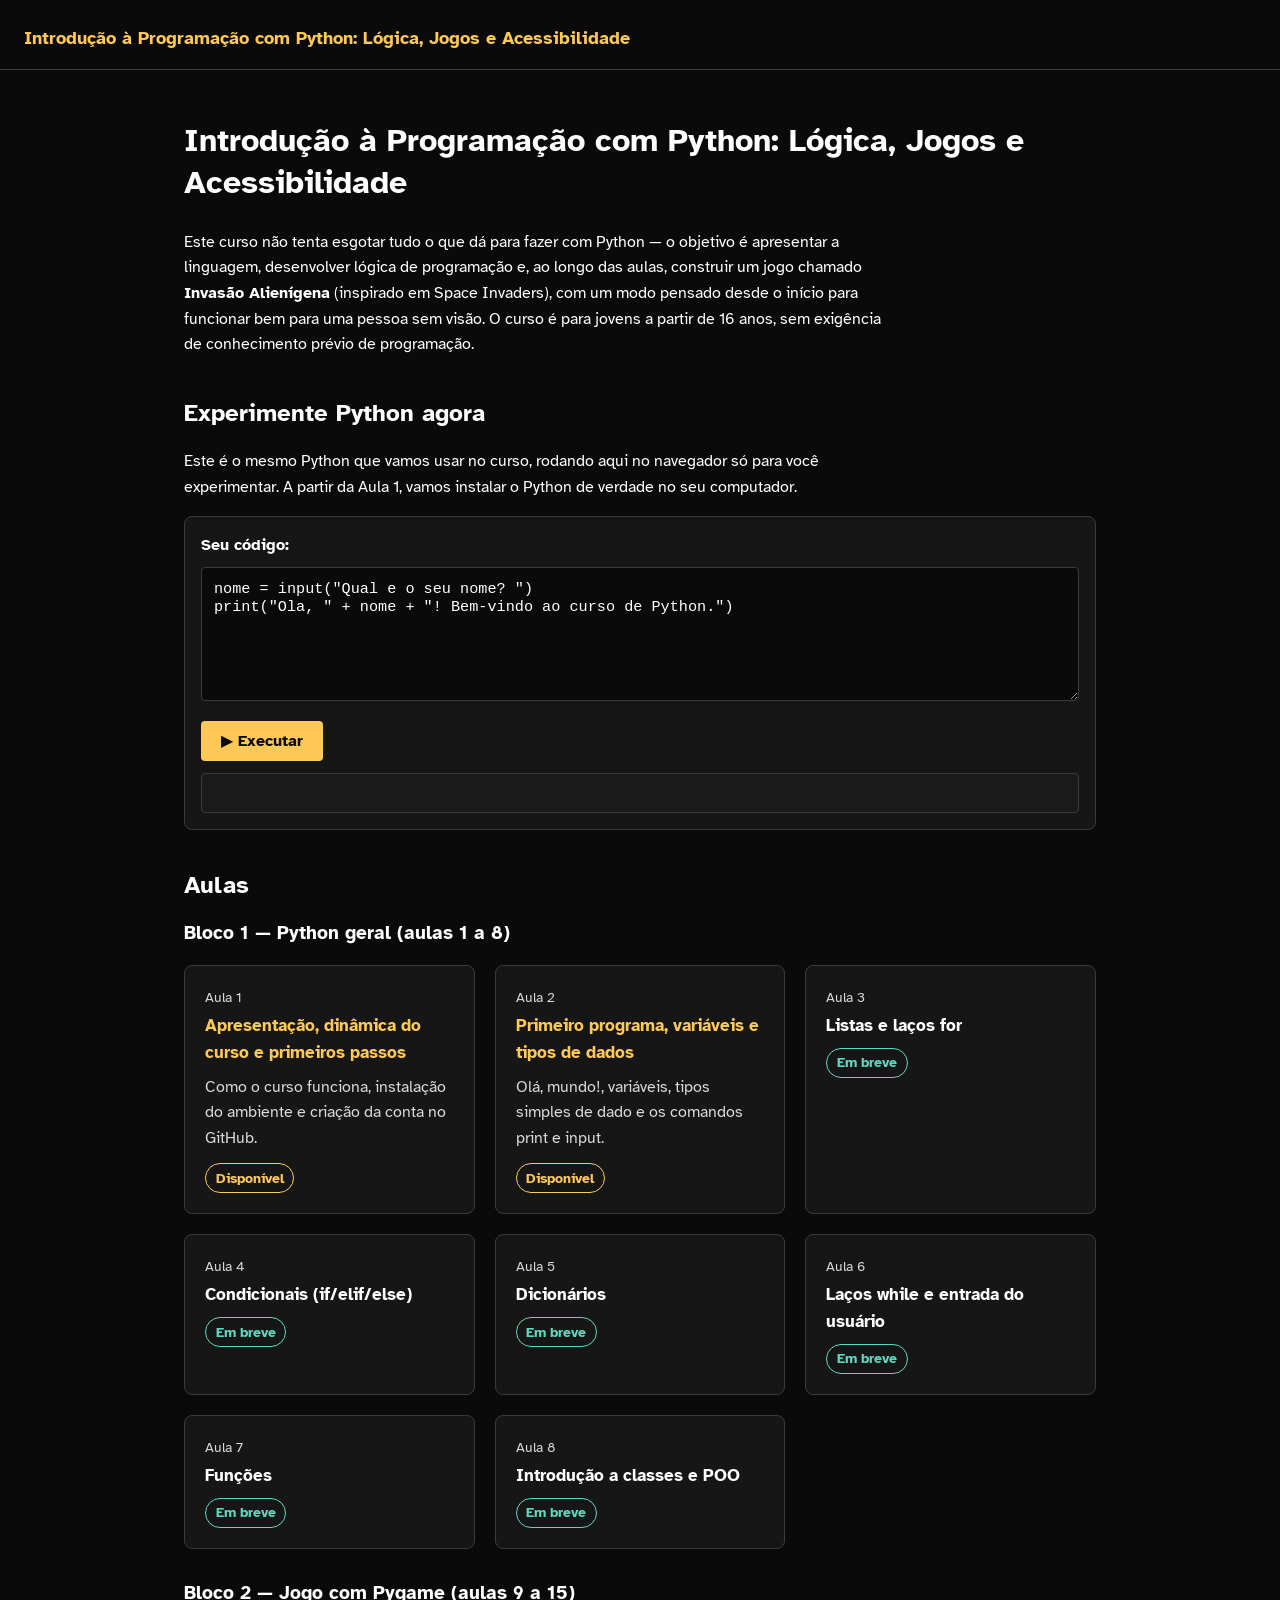
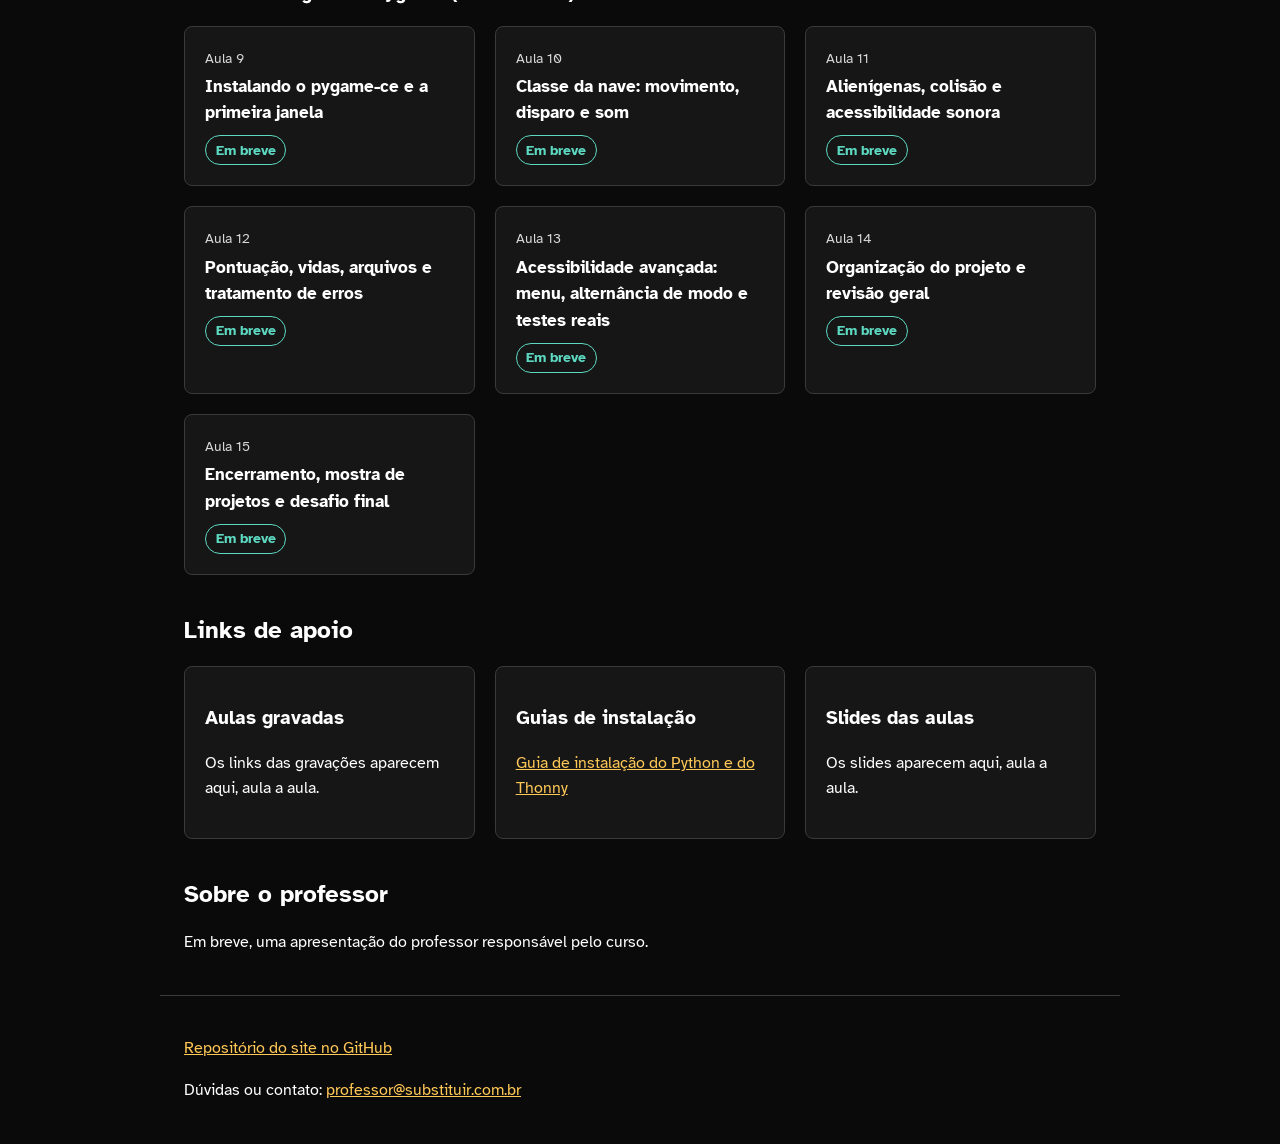
==== index.html @ 5b47bce7 "Cria home, Aula 1, Aula 2 com editor Python e guia de instalacao Adiciona a pagina inicial (abertura" ====
<!DOCTYPE html>
<html lang="pt-br">
<head>
  <meta charset="UTF-8" />
  <meta name="viewport" content="width=device-width, initial-scale=1.0" />
  <title>Introdução à Programação com Python: Lógica, Jogos e Acessibilidade</title>
  <link rel="preconnect" href="https://fonts.googleapis.com" />
  <link rel="preconnect" href="https://fonts.gstatic.com" crossorigin />
  <link
    href="https://fonts.googleapis.com/css2?family=Atkinson+Hyperlegible&display=swap"
    rel="stylesheet"
  />
  <link rel="stylesheet" href="estilos/estilo-principal.css" />
</head>
<body>
  <a class="link-pular-conteudo" href="#conteudo-principal">Pular para o conteúdo</a>

  <header class="cabecalho-do-site">
    <a class="cabecalho-do-site__nome-do-curso" href="index.html">
      Introdução à Programação com Python: Lógica, Jogos e Acessibilidade
    </a>
  </header>

  <main id="conteudo-principal">
    <section aria-labelledby="titulo-abertura">
      <h1 id="titulo-abertura">
        Introdução à Programação com Python: Lógica, Jogos e Acessibilidade
      </h1>
      <p>
        Este curso não tenta esgotar tudo o que dá para fazer com Python — o
        objetivo é apresentar a linguagem, desenvolver lógica de
        programação e, ao longo das aulas, construir um jogo chamado
        <strong>Invasão Alienígena</strong> (inspirado em Space Invaders),
        com um modo pensado desde o início para funcionar bem para uma
        pessoa sem visão. O curso é para jovens a partir de 16 anos, sem
        exigência de conhecimento prévio de programação.
      </p>
    </section>

    <section aria-labelledby="titulo-experimente">
      <h2 id="titulo-experimente">Experimente Python agora</h2>
      <p>
        Este é o mesmo Python que vamos usar no curso, rodando aqui no
        navegador só para você experimentar. A partir da Aula 1, vamos
        instalar o Python de verdade no seu computador.
      </p>

      <div class="editor-python" data-editor-python>
        <label for="codigo-experimente">Seu código:</label>
        <textarea id="codigo-experimente" class="editor-python__codigo" rows="6">nome = input("Qual e o seu nome? ")
print("Ola, " + nome + "! Bem-vindo ao curso de Python.")</textarea>
        <button type="button" class="editor-python__executar">▶ Executar</button>
        <div class="editor-python__saida" aria-live="polite"></div>
      </div>
    </section>

    <section aria-labelledby="titulo-grade-de-aulas">
      <h2 id="titulo-grade-de-aulas">Aulas</h2>

      <section aria-labelledby="titulo-bloco-1">
        <h3 id="titulo-bloco-1">Bloco 1 — Python geral (aulas 1 a 8)</h3>
        <ul class="grade-de-aulas">
          <li class="cartao-aula">
            <a class="cartao-aula__link" href="aulas/aula-01-apresentacao/index.html">
              <span class="cartao-aula__numero">Aula 1</span>
              <p class="cartao-aula__titulo">
                Apresentação, dinâmica do curso e primeiros passos
              </p>
              <p class="cartao-aula__resumo">
                Como o curso funciona, instalação do ambiente e criação da
                conta no GitHub.
              </p>
              <span class="etiqueta-status etiqueta-status--disponivel">Disponível</span>
            </a>
          </li>
          <li class="cartao-aula">
            <a class="cartao-aula__link" href="aulas/aula-02-primeiro-programa/index.html">
              <span class="cartao-aula__numero">Aula 2</span>
              <p class="cartao-aula__titulo">
                Primeiro programa, variáveis e tipos de dados
              </p>
              <p class="cartao-aula__resumo">
                Olá, mundo!, variáveis, tipos simples de dado e os comandos
                print e input.
              </p>
              <span class="etiqueta-status etiqueta-status--disponivel">Disponível</span>
            </a>
          </li>
          <li class="cartao-aula">
            <span class="cartao-aula__numero">Aula 3</span>
            <p class="cartao-aula__titulo">Listas e laços for</p>
            <span class="etiqueta-status etiqueta-status--em-breve">Em breve</span>
          </li>
          <li class="cartao-aula">
            <span class="cartao-aula__numero">Aula 4</span>
            <p class="cartao-aula__titulo">Condicionais (if/elif/else)</p>
            <span class="etiqueta-status etiqueta-status--em-breve">Em breve</span>
          </li>
          <li class="cartao-aula">
            <span class="cartao-aula__numero">Aula 5</span>
            <p class="cartao-aula__titulo">Dicionários</p>
            <span class="etiqueta-status etiqueta-status--em-breve">Em breve</span>
          </li>
          <li class="cartao-aula">
            <span class="cartao-aula__numero">Aula 6</span>
            <p class="cartao-aula__titulo">Laços while e entrada do usuário</p>
            <span class="etiqueta-status etiqueta-status--em-breve">Em breve</span>
          </li>
          <li class="cartao-aula">
            <span class="cartao-aula__numero">Aula 7</span>
            <p class="cartao-aula__titulo">Funções</p>
            <span class="etiqueta-status etiqueta-status--em-breve">Em breve</span>
          </li>
          <li class="cartao-aula">
            <span class="cartao-aula__numero">Aula 8</span>
            <p class="cartao-aula__titulo">Introdução a classes e POO</p>
            <span class="etiqueta-status etiqueta-status--em-breve">Em breve</span>
          </li>
        </ul>
      </section>

      <section aria-labelledby="titulo-bloco-2">
        <h3 id="titulo-bloco-2">Bloco 2 — Jogo com Pygame (aulas 9 a 15)</h3>
        <ul class="grade-de-aulas">
          <li class="cartao-aula">
            <span class="cartao-aula__numero">Aula 9</span>
            <p class="cartao-aula__titulo">
              Instalando o pygame-ce e a primeira janela
            </p>
            <span class="etiqueta-status etiqueta-status--em-breve">Em breve</span>
          </li>
          <li class="cartao-aula">
            <span class="cartao-aula__numero">Aula 10</span>
            <p class="cartao-aula__titulo">
              Classe da nave: movimento, disparo e som
            </p>
            <span class="etiqueta-status etiqueta-status--em-breve">Em breve</span>
          </li>
          <li class="cartao-aula">
            <span class="cartao-aula__numero">Aula 11</span>
            <p class="cartao-aula__titulo">
              Alienígenas, colisão e acessibilidade sonora
            </p>
            <span class="etiqueta-status etiqueta-status--em-breve">Em breve</span>
          </li>
          <li class="cartao-aula">
            <span class="cartao-aula__numero">Aula 12</span>
            <p class="cartao-aula__titulo">
              Pontuação, vidas, arquivos e tratamento de erros
            </p>
            <span class="etiqueta-status etiqueta-status--em-breve">Em breve</span>
          </li>
          <li class="cartao-aula">
            <span class="cartao-aula__numero">Aula 13</span>
            <p class="cartao-aula__titulo">
              Acessibilidade avançada: menu, alternância de modo e testes
              reais
            </p>
            <span class="etiqueta-status etiqueta-status--em-breve">Em breve</span>
          </li>
          <li class="cartao-aula">
            <span class="cartao-aula__numero">Aula 14</span>
            <p class="cartao-aula__titulo">
              Organização do projeto e revisão geral
            </p>
            <span class="etiqueta-status etiqueta-status--em-breve">Em breve</span>
          </li>
          <li class="cartao-aula">
            <span class="cartao-aula__numero">Aula 15</span>
            <p class="cartao-aula__titulo">
              Encerramento, mostra de projetos e desafio final
            </p>
            <span class="etiqueta-status etiqueta-status--em-breve">Em breve</span>
          </li>
        </ul>
      </section>
    </section>

    <section aria-labelledby="titulo-links-de-apoio">
      <h2 id="titulo-links-de-apoio">Links de apoio</h2>
      <div class="links-de-apoio">
        <div class="links-de-apoio__bloco">
          <h3>Aulas gravadas</h3>
          <p>Os links das gravações aparecem aqui, aula a aula.</p>
        </div>
        <div class="links-de-apoio__bloco">
          <h3>Guias de instalação</h3>
          <p>
            <a href="recursos/guia-instalacao.html">Guia de instalação do Python e do Thonny</a>
          </p>
        </div>
        <div class="links-de-apoio__bloco">
          <h3>Slides das aulas</h3>
          <p>Os slides aparecem aqui, aula a aula.</p>
        </div>
      </div>
    </section>

    <section aria-labelledby="titulo-sobre-professor">
      <h2 id="titulo-sobre-professor">Sobre o professor</h2>
      <!-- TODO: professor, escreva aqui sua apresentação -->
      <p>
        Em breve, uma apresentação do professor responsável pelo curso.
      </p>
    </section>
  </main>

  <footer class="rodape-do-site">
    <p>
      <a href="https://github.com/GaburaDigital/curso-python-jogos-acessibilidade">
        Repositório do site no GitHub
      </a>
    </p>
    <p>
      Dúvidas ou contato:
      <a href="mailto:professor@substituir.com.br">professor@substituir.com.br</a>
    </p>
  </footer>

  <script src="scripts/endereco-professor.js" defer></script>
  <script src="scripts/editor-python.js" defer></script>
</body>
</html>
---- estilos/estilo-principal.css ----
/* ---------------------------------------------------------------------
   Estilo principal do site de apoio do curso "Introducao a Programacao
   com Python: Logica, Jogos e Acessibilidade".
   Fundo escuro, alto contraste, tipografia Atkinson Hyperlegible.
--------------------------------------------------------------------- */

:root {
  --cor-fundo: #0a0a0a;
  --cor-fundo-elevado: #161616;
  --cor-fundo-terminal: #1a1a1a;
  --cor-texto: #ffffff;
  --cor-texto-esmaecido: #d9d9d9;
  --cor-destaque: #ffc857;
  --cor-destaque-texto: #0a0a0a;
  --cor-status-em-breve: #5dd9c1;
  --cor-borda: #3a3a3a;
  --fonte-principal: "Atkinson Hyperlegible", system-ui, sans-serif;
  --fonte-monoespacada: "Courier New", Consolas, Menlo, monospace;
}

* {
  box-sizing: border-box;
}

html {
  font-size: 100%;
}

body {
  margin: 0;
  background-color: var(--cor-fundo);
  color: var(--cor-texto);
  font-family: var(--fonte-principal);
  font-size: 1rem;
  line-height: 1.6;
}

main,
header,
footer,
section {
  display: block;
}

h1,
h2,
h3 {
  line-height: 1.3;
}

h1 {
  font-size: 2rem;
}

h2 {
  font-size: 1.5rem;
  margin-top: 2.5rem;
}

h3 {
  font-size: 1.2rem;
}

p {
  max-width: 70ch;
}

a {
  color: var(--cor-destaque);
}

a:hover {
  text-decoration: none;
}

img {
  max-width: 100%;
}

/* -----------------------------------------------------------------
   Foco de teclado sempre visivel
----------------------------------------------------------------- */

a:focus-visible,
button:focus-visible,
textarea:focus-visible,
input:focus-visible,
[tabindex]:focus-visible {
  outline: 3px solid var(--cor-destaque);
  outline-offset: 2px;
}

/* -----------------------------------------------------------------
   Link "Pular para o conteudo"
----------------------------------------------------------------- */

.link-pular-conteudo {
  position: absolute;
  left: 0.5rem;
  top: -3.5rem;
  z-index: 100;
  padding: 0.75rem 1.25rem;
  background-color: var(--cor-destaque);
  color: var(--cor-destaque-texto);
  font-weight: bold;
  border-radius: 0.25rem;
  transition: top 0.2s ease-in-out;
}

.link-pular-conteudo:focus {
  top: 0.5rem;
}

@media (prefers-reduced-motion: reduce) {
  .link-pular-conteudo {
    transition: none;
  }
}

/* -----------------------------------------------------------------
   Cabecalho e navegacao
----------------------------------------------------------------- */

.cabecalho-do-site {
  padding: 1.5rem 1.5rem 1rem;
  border-bottom: 1px solid var(--cor-borda);
}

.cabecalho-do-site__nome-do-curso {
  font-size: 1.1rem;
  font-weight: bold;
  text-decoration: none;
}

.navegacao-principal {
  margin-top: 0.5rem;
}

.navegacao-principal a {
  margin-right: 1rem;
}

/* -----------------------------------------------------------------
   Layout geral de conteudo
----------------------------------------------------------------- */

main {
  padding: 1.5rem;
  max-width: 60rem;
  margin: 0 auto;
}

.rodape-do-site {
  padding: 1.5rem;
  border-top: 1px solid var(--cor-borda);
  max-width: 60rem;
  margin: 0 auto;
}

.rodape-do-site p {
  max-width: none;
}

/* -----------------------------------------------------------------
   Secao "Experimente Python agora" / editor Python
----------------------------------------------------------------- */

.editor-python {
  border: 1px solid var(--cor-borda);
  border-radius: 0.5rem;
  padding: 1rem;
  margin: 1rem 0 1.5rem;
  background-color: var(--cor-fundo-elevado);
  max-width: 100%;
}

.editor-python label {
  display: block;
  font-weight: bold;
  margin-bottom: 0.5rem;
}

.editor-python__codigo {
  width: 100%;
  min-height: 8rem;
  font-family: var(--fonte-monoespacada);
  font-size: 0.95rem;
  color: var(--cor-texto);
  background-color: var(--cor-fundo);
  border: 1px solid var(--cor-borda);
  border-radius: 0.25rem;
  padding: 0.75rem;
  resize: vertical;
}

.editor-python__executar {
  display: inline-block;
  margin-top: 0.75rem;
  padding: 0.6rem 1.25rem;
  background-color: var(--cor-destaque);
  color: var(--cor-destaque-texto);
  border: none;
  border-radius: 0.25rem;
  font-family: inherit;
  font-size: 1rem;
  font-weight: bold;
  cursor: pointer;
}

.editor-python__executar:hover {
  background-color: #ffd57e;
}

.editor-python__saida {
  margin-top: 0.75rem;
  padding: 0.75rem;
  background-color: var(--cor-fundo-terminal);
  border: 1px solid var(--cor-borda);
  border-radius: 0.25rem;
  font-family: var(--fonte-monoespacada);
  font-size: 0.95rem;
  white-space: pre-wrap;
  word-break: break-word;
  min-height: 2.5rem;
}

/* -----------------------------------------------------------------
   Grade de aulas
----------------------------------------------------------------- */

.grade-de-aulas {
  list-style: none;
  margin: 1rem 0 2rem;
  padding: 0;
  display: grid;
  grid-template-columns: repeat(3, 1fr);
  gap: 1.25rem;
}

@media (max-width: 60rem) {
  .grade-de-aulas {
    grid-template-columns: repeat(2, 1fr);
  }
}

@media (max-width: 36rem) {
  .grade-de-aulas {
    grid-template-columns: 1fr;
  }
}

.cartao-aula {
  border: 1px solid var(--cor-borda);
  border-radius: 0.5rem;
  padding: 1.25rem;
  background-color: var(--cor-fundo-elevado);
}

.cartao-aula__link {
  display: block;
  text-decoration: none;
  color: inherit;
}

.cartao-aula__link:hover .cartao-aula__titulo {
  text-decoration: underline;
}

.cartao-aula__numero {
  display: block;
  font-size: 0.9rem;
  color: var(--cor-texto-esmaecido);
  margin-bottom: 0.25rem;
}

.cartao-aula__titulo {
  font-size: 1.05rem;
  font-weight: bold;
  margin: 0 0 0.5rem;
  color: var(--cor-texto);
}

.cartao-aula__link .cartao-aula__titulo {
  color: var(--cor-destaque);
}

.cartao-aula__resumo {
  margin: 0 0 0.75rem;
  color: var(--cor-texto-esmaecido);
  max-width: none;
}

.etiqueta-status {
  display: inline-block;
  font-size: 0.85rem;
  font-weight: bold;
  padding: 0.2rem 0.6rem;
  border-radius: 1rem;
  border: 1px solid currentColor;
}

.etiqueta-status--disponivel {
  color: var(--cor-destaque);
}

.etiqueta-status--em-breve {
  color: var(--cor-status-em-breve);
}

/* -----------------------------------------------------------------
   Links de apoio
----------------------------------------------------------------- */

.links-de-apoio {
  display: grid;
  gap: 1.25rem;
  grid-template-columns: repeat(auto-fit, minmax(15rem, 1fr));
  margin: 1rem 0 2rem;
}

.links-de-apoio__bloco {
  border: 1px solid var(--cor-borda);
  border-radius: 0.5rem;
  padding: 1.25rem;
  background-color: var(--cor-fundo-elevado);
}

/* -----------------------------------------------------------------
   Bloco de feedback / duvida
----------------------------------------------------------------- */

.bloco-feedback {
  border-left: 3px solid var(--cor-destaque);
  padding: 0.75rem 1rem;
  margin: 0 0 2rem;
  background-color: var(--cor-fundo-elevado);
  max-width: none;
}

/* -----------------------------------------------------------------
   Nota de acessibilidade
----------------------------------------------------------------- */

.nota-de-acessibilidade {
  border: 1px dashed var(--cor-status-em-breve);
  border-radius: 0.5rem;
  padding: 1rem 1.25rem;
  margin: 1.5rem 0;
}

/* -----------------------------------------------------------------
   Movimento reduzido
----------------------------------------------------------------- */

@media (prefers-reduced-motion: reduce) {
  * {
    transition-duration: 0.001ms !important;
    animation-duration: 0.001ms !important;
  }
}
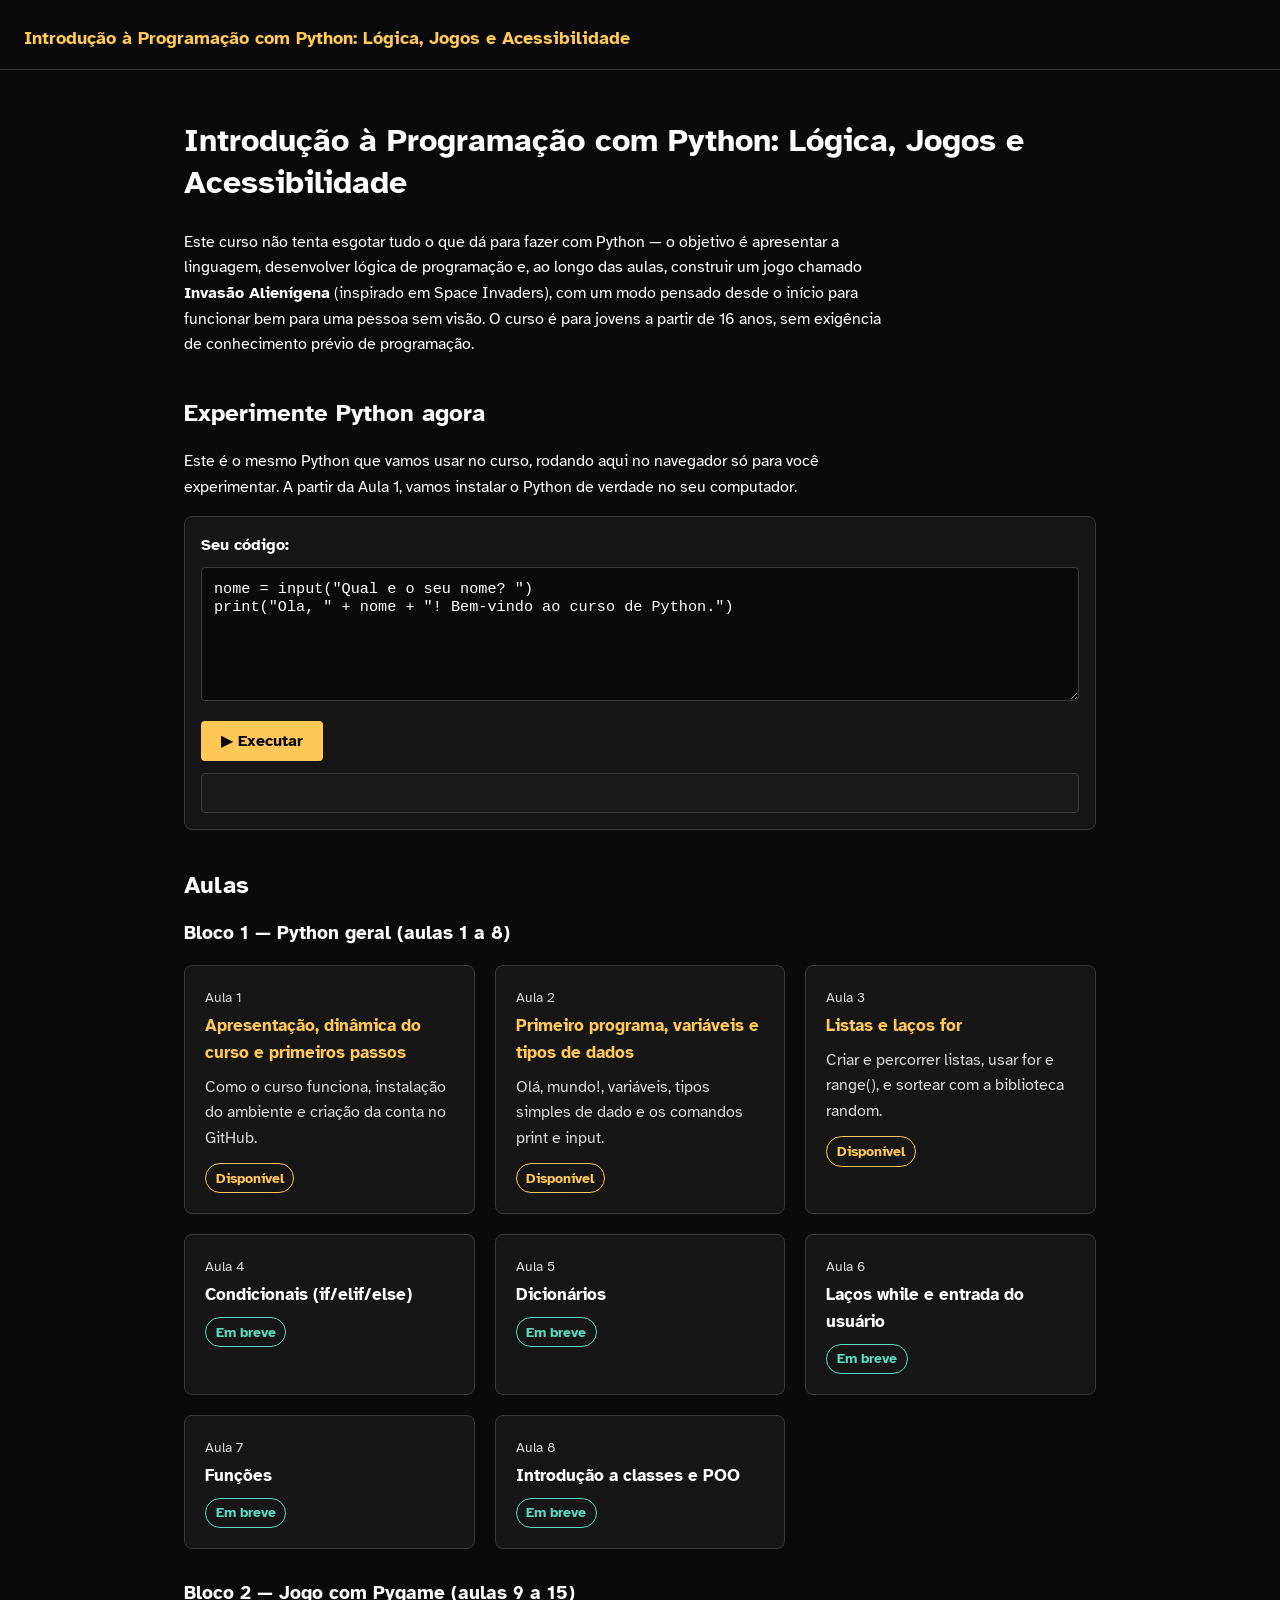
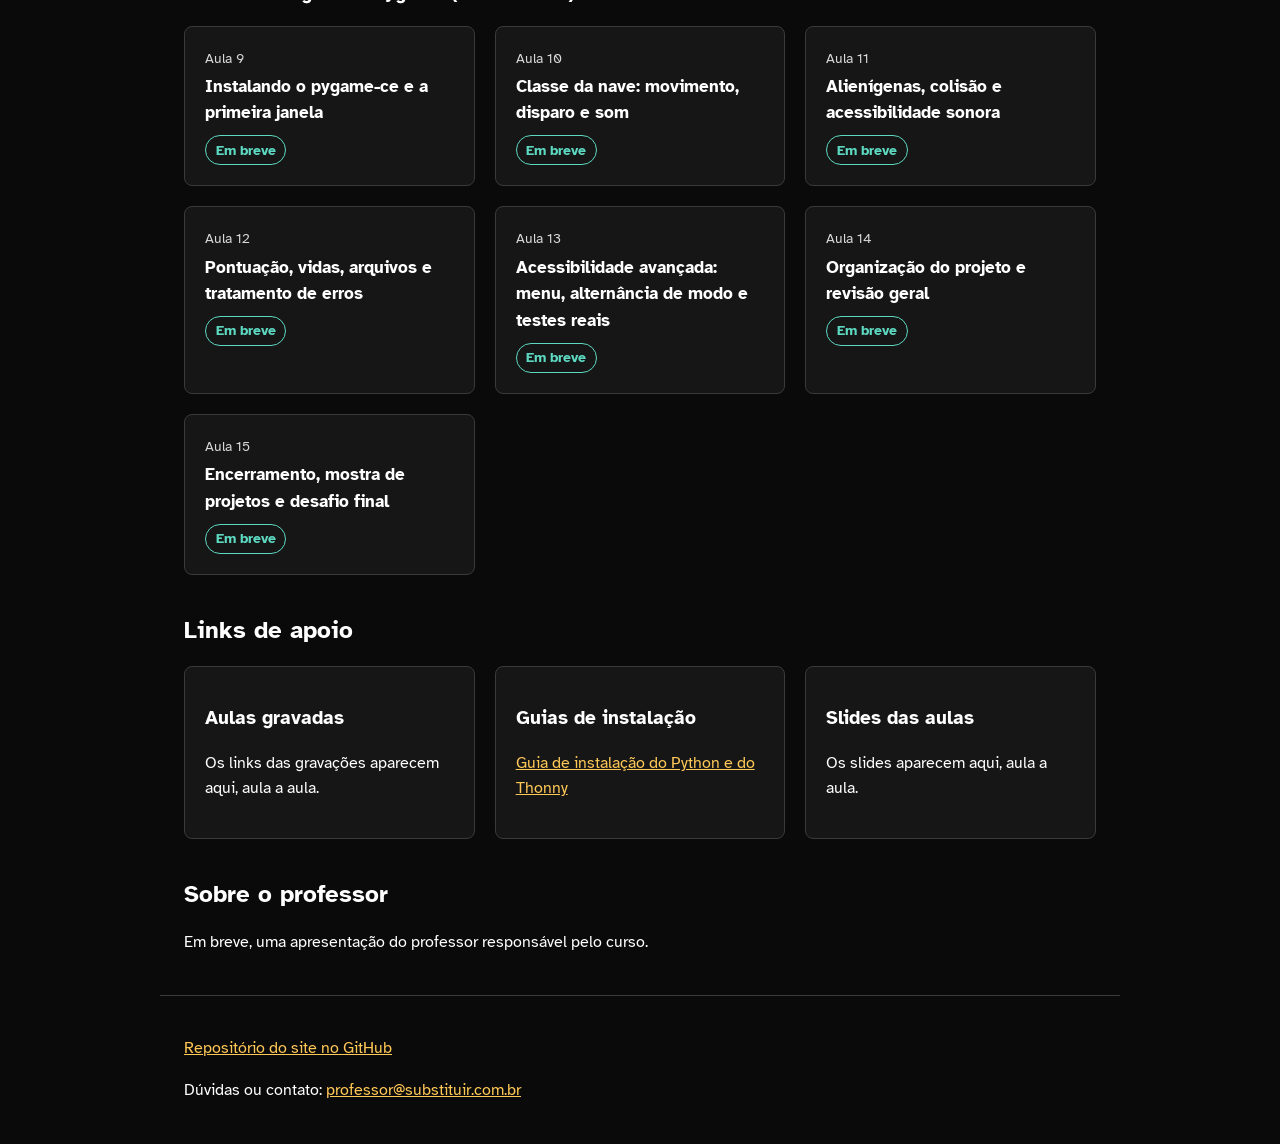
==== commit f73691ce: "Adiciona Aula 3 (Listas e lacos for) e formaliza padrao de exercicios Cria aulas/aula-03-listas-e-la" ====
--- a/index.html
+++ b/index.html
@@ -87,9 +87,15 @@
             </a>
           </li>
           <li class="cartao-aula">
-            <span class="cartao-aula__numero">Aula 3</span>
-            <p class="cartao-aula__titulo">Listas e laços for</p>
-            <span class="etiqueta-status etiqueta-status--em-breve">Em breve</span>
+            <a class="cartao-aula__link" href="aulas/aula-03-listas-e-lacos/index.html">
+              <span class="cartao-aula__numero">Aula 3</span>
+              <p class="cartao-aula__titulo">Listas e laços for</p>
+              <p class="cartao-aula__resumo">
+                Criar e percorrer listas, usar for e range(), e sortear com
+                a biblioteca random.
+              </p>
+              <span class="etiqueta-status etiqueta-status--disponivel">Disponível</span>
+            </a>
           </li>
           <li class="cartao-aula">
             <span class="cartao-aula__numero">Aula 4</span>
--- a/estilos/estilo-principal.css
+++ b/estilos/estilo-principal.css
@@ -85,6 +85,7 @@
 button:focus-visible,
 textarea:focus-visible,
 input:focus-visible,
+summary:focus-visible,
 [tabindex]:focus-visible {
   outline: 3px solid var(--cor-destaque);
   outline-offset: 2px;
@@ -338,6 +339,71 @@
 }
 
 /* -----------------------------------------------------------------
+   Dica recolhida (exercicios essenciais e desafio da semana)
+----------------------------------------------------------------- */
+
+.dica {
+  border: 1px solid var(--cor-borda);
+  border-radius: 0.5rem;
+  padding: 0.75rem 1rem;
+  margin: 0.75rem 0 1.25rem;
+  background-color: var(--cor-fundo-elevado);
+}
+
+.dica summary {
+  cursor: pointer;
+  font-weight: bold;
+  color: var(--cor-destaque);
+}
+
+.dica[open] summary {
+  margin-bottom: 0.5rem;
+}
+
+/* -----------------------------------------------------------------
+   Sumario de links dos exercicios de pratica
+----------------------------------------------------------------- */
+
+.sumario-de-exercicios {
+  padding: 1rem 1.25rem;
+  margin: 1rem 0 1.5rem;
+  border: 1px solid var(--cor-borda);
+  border-radius: 0.5rem;
+  background-color: var(--cor-fundo-elevado);
+}
+
+.sumario-de-exercicios ol {
+  margin: 0.5rem 0 0;
+  padding-left: 1.25rem;
+}
+
+.sumario-de-exercicios li {
+  margin-bottom: 0.35rem;
+}
+
+/* -----------------------------------------------------------------
+   Exercicio de pratica (details recolhido)
+----------------------------------------------------------------- */
+
+.exercicio-de-pratica {
+  border: 1px solid var(--cor-borda);
+  border-radius: 0.5rem;
+  padding: 1rem 1.25rem;
+  margin: 0 0 1.25rem;
+  background-color: var(--cor-fundo-elevado);
+}
+
+.exercicio-de-pratica summary {
+  cursor: pointer;
+  font-weight: bold;
+  font-size: 1.05rem;
+}
+
+.exercicio-de-pratica[open] summary {
+  margin-bottom: 0.75rem;
+}
+
+/* -----------------------------------------------------------------
    Nota de acessibilidade
 ----------------------------------------------------------------- */
 
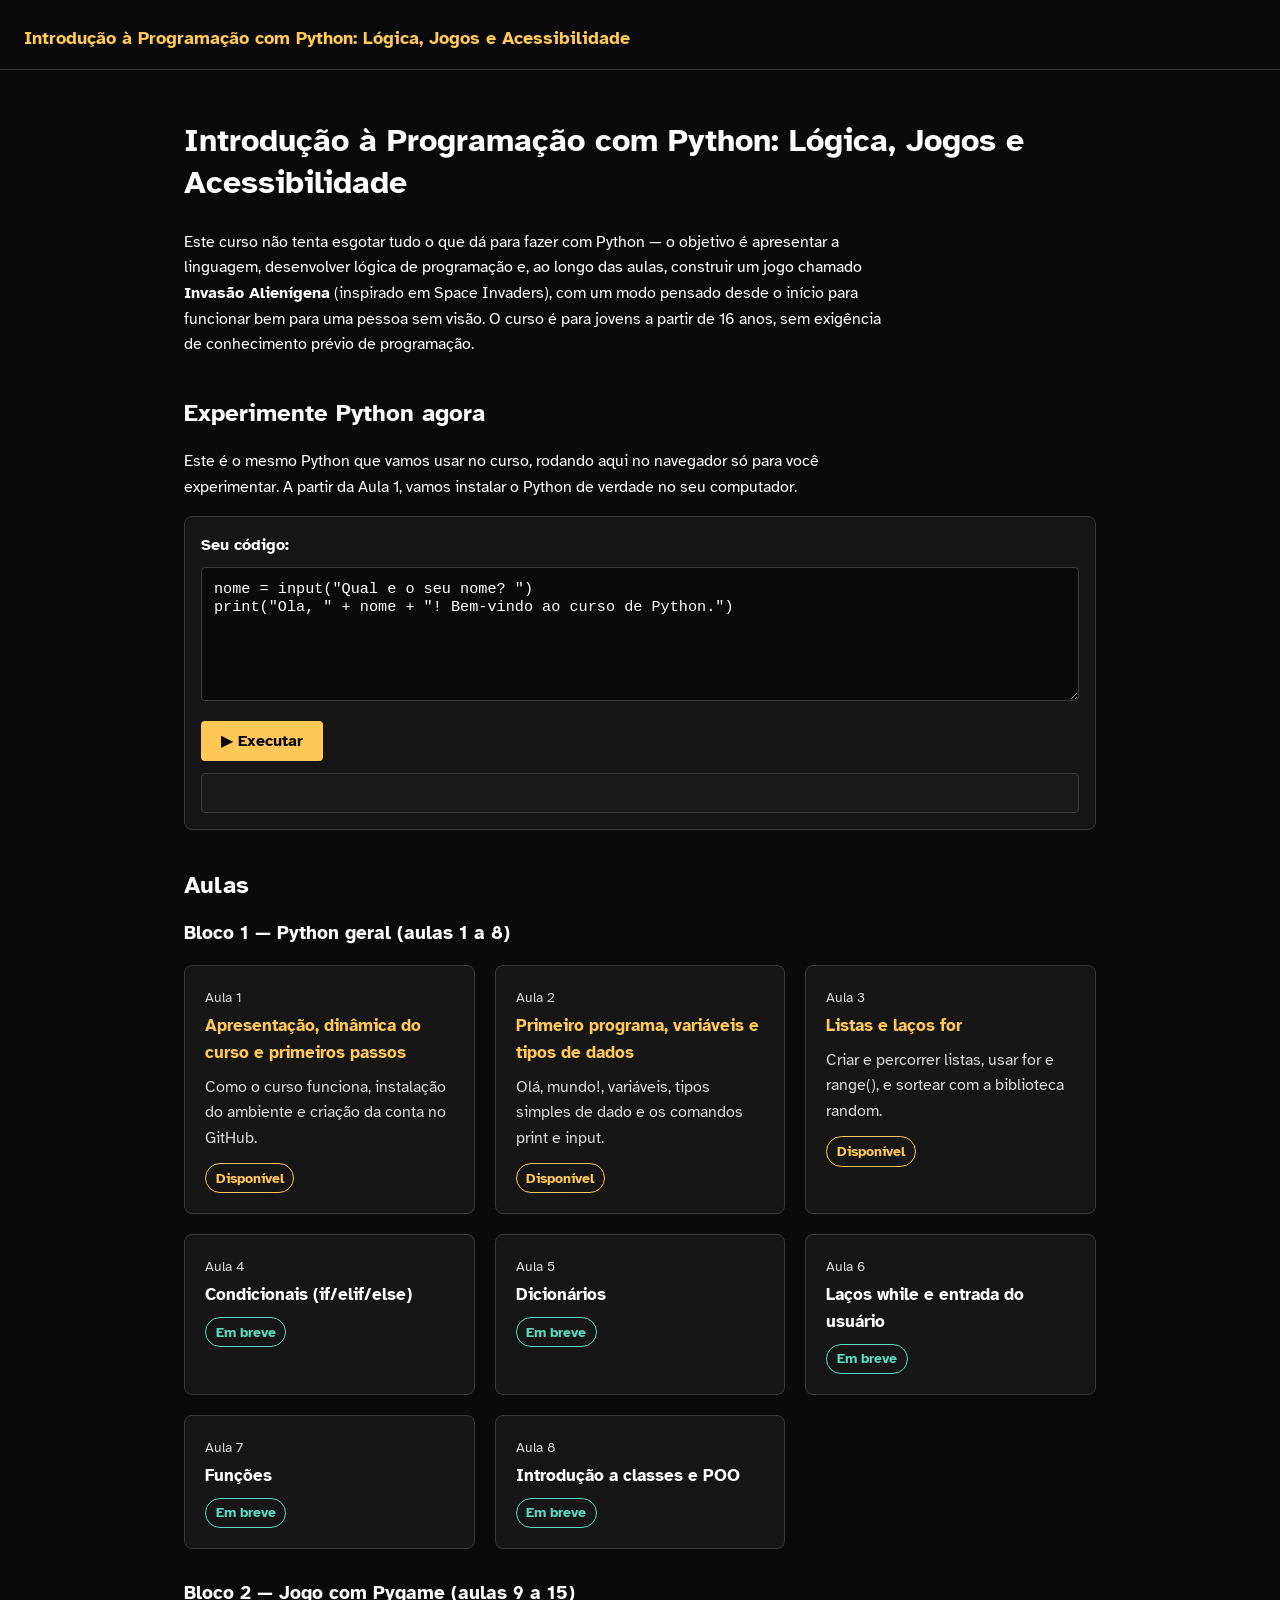
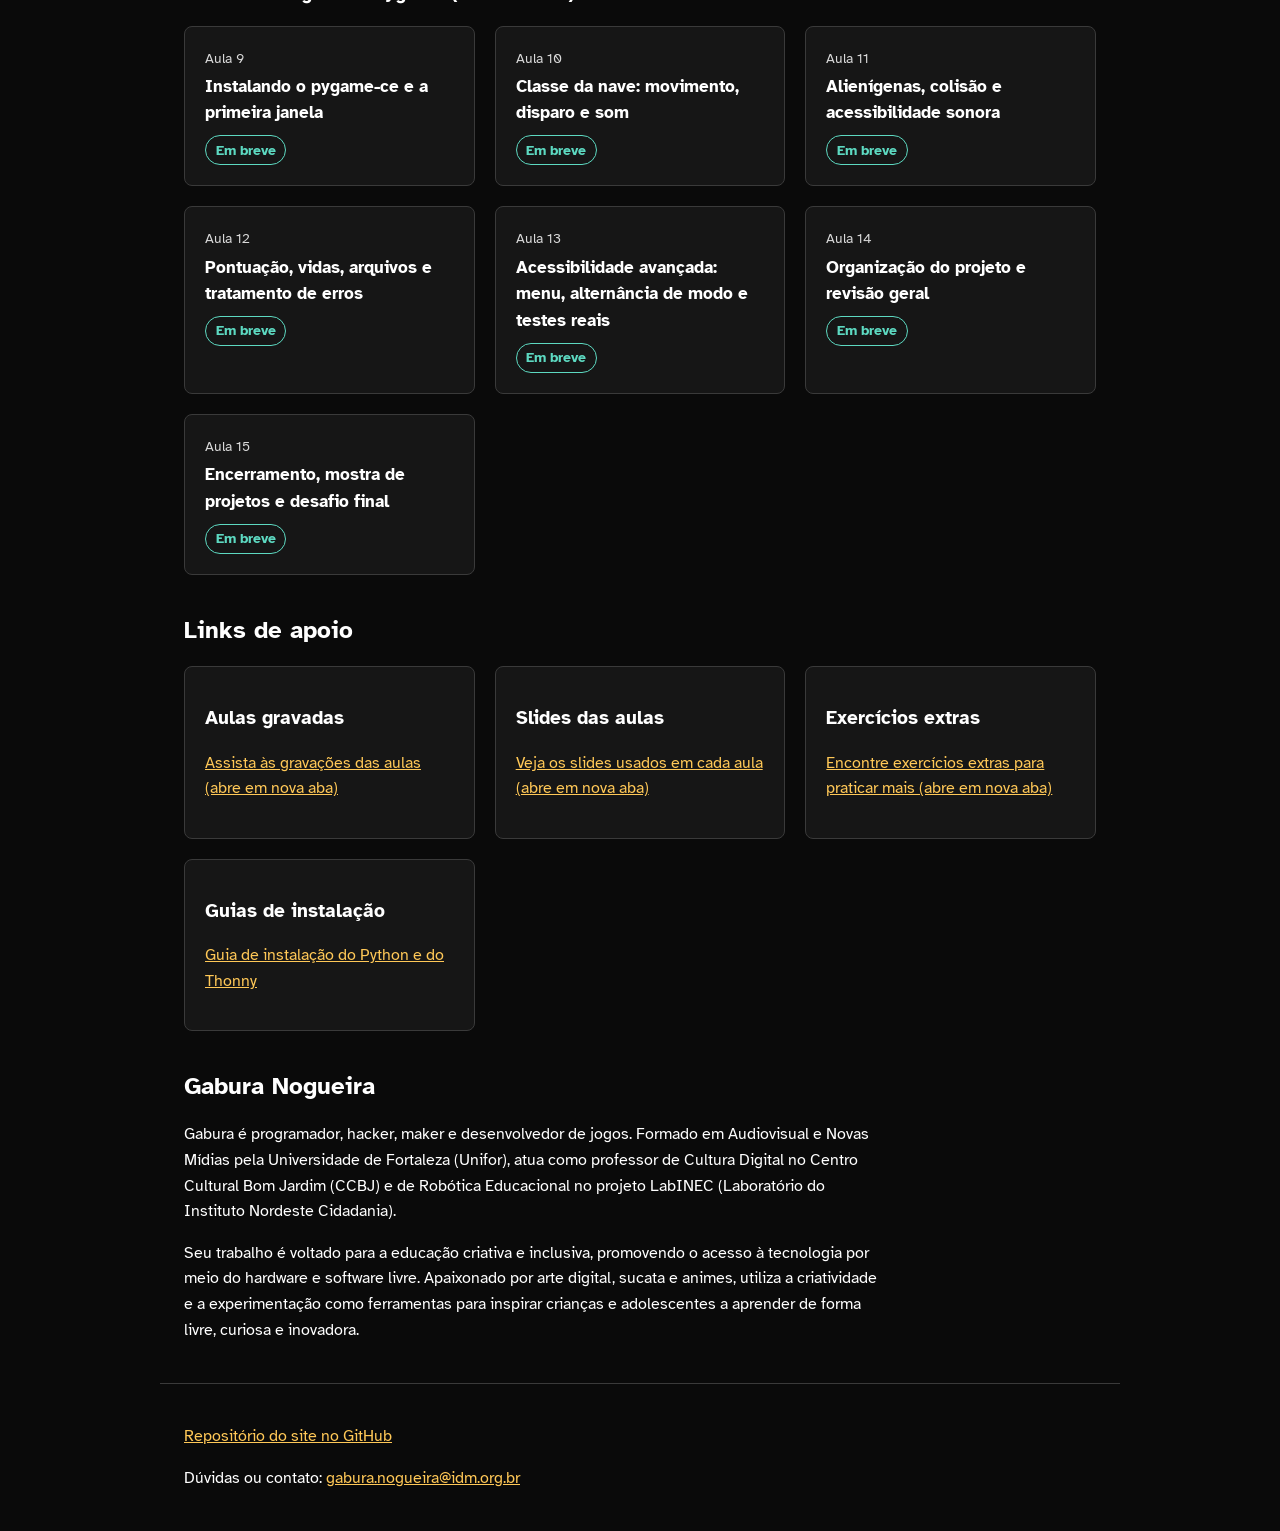
==== commit acb6d079: "Adiciona e-mail real do professor, bio e links de apoio reais Troca a constante ENDERECO_PROFESSOR p" ====
--- a/index.html
+++ b/index.html
@@ -187,7 +187,39 @@
       <div class="links-de-apoio">
         <div class="links-de-apoio__bloco">
           <h3>Aulas gravadas</h3>
-          <p>Os links das gravações aparecem aqui, aula a aula.</p>
+          <p>
+            <a
+              href="https://drive.google.com/drive/folders/1300-u_X1q2qo1JTfgOLf8kjoE11VcJqW?usp=sharing"
+              target="_blank"
+              rel="noopener noreferrer"
+            >
+              Assista às gravações das aulas (abre em nova aba)
+            </a>
+          </p>
+        </div>
+        <div class="links-de-apoio__bloco">
+          <h3>Slides das aulas</h3>
+          <p>
+            <a
+              href="https://drive.google.com/drive/folders/1G2OxXtoNPyeO483kdQDq0RSQ7rgMcEmS?usp=sharing"
+              target="_blank"
+              rel="noopener noreferrer"
+            >
+              Veja os slides usados em cada aula (abre em nova aba)
+            </a>
+          </p>
+        </div>
+        <div class="links-de-apoio__bloco">
+          <h3>Exercícios extras</h3>
+          <p>
+            <a
+              href="https://drive.google.com/drive/folders/1k7BMUToXDg66QYEF0rcCZF0djPv7cgty?usp=sharing"
+              target="_blank"
+              rel="noopener noreferrer"
+            >
+              Encontre exercícios extras para praticar mais (abre em nova aba)
+            </a>
+          </p>
         </div>
         <div class="links-de-apoio__bloco">
           <h3>Guias de instalação</h3>
@@ -195,18 +227,25 @@
             <a href="recursos/guia-instalacao.html">Guia de instalação do Python e do Thonny</a>
           </p>
         </div>
-        <div class="links-de-apoio__bloco">
-          <h3>Slides das aulas</h3>
-          <p>Os slides aparecem aqui, aula a aula.</p>
-        </div>
       </div>
     </section>
 
     <section aria-labelledby="titulo-sobre-professor">
-      <h2 id="titulo-sobre-professor">Sobre o professor</h2>
-      <!-- TODO: professor, escreva aqui sua apresentação -->
-      <p>
-        Em breve, uma apresentação do professor responsável pelo curso.
+      <h2 id="titulo-sobre-professor">Gabura Nogueira</h2>
+      <p>
+        Gabura é programador, hacker, maker e desenvolvedor de jogos.
+        Formado em Audiovisual e Novas Mídias pela Universidade de
+        Fortaleza (Unifor), atua como professor de Cultura Digital no
+        Centro Cultural Bom Jardim (CCBJ) e de Robótica Educacional no
+        projeto LabINEC (Laboratório do Instituto Nordeste Cidadania).
+      </p>
+      <p>
+        Seu trabalho é voltado para a educação criativa e inclusiva,
+        promovendo o acesso à tecnologia por meio do hardware e software
+        livre. Apaixonado por arte digital, sucata e animes, utiliza a
+        criatividade e a experimentação como ferramentas para inspirar
+        crianças e adolescentes a aprender de forma livre, curiosa e
+        inovadora.
       </p>
     </section>
   </main>
@@ -219,7 +258,7 @@
     </p>
     <p>
       Dúvidas ou contato:
-      <a href="mailto:professor@substituir.com.br">professor@substituir.com.br</a>
+      <a class="contato-do-professor" href="#"></a>
     </p>
   </footer>
 
--- a/estilos/estilo-principal.css
+++ b/estilos/estilo-principal.css
@@ -77,6 +77,30 @@
   max-width: 100%;
 }
 
+code {
+  font-family: var(--fonte-monoespacada);
+  background-color: var(--cor-fundo-elevado);
+  padding: 0.1rem 0.3rem;
+  border-radius: 0.2rem;
+}
+
+pre {
+  font-family: var(--fonte-monoespacada);
+  background-color: var(--cor-fundo-terminal);
+  border: 1px solid var(--cor-borda);
+  border-radius: 0.5rem;
+  padding: 1rem;
+  margin: 0.75rem 0 1.25rem;
+  overflow-x: auto;
+  max-width: 100%;
+}
+
+pre code {
+  background-color: transparent;
+  padding: 0;
+  border-radius: 0;
+}
+
 /* -----------------------------------------------------------------
    Foco de teclado sempre visivel
 ----------------------------------------------------------------- */
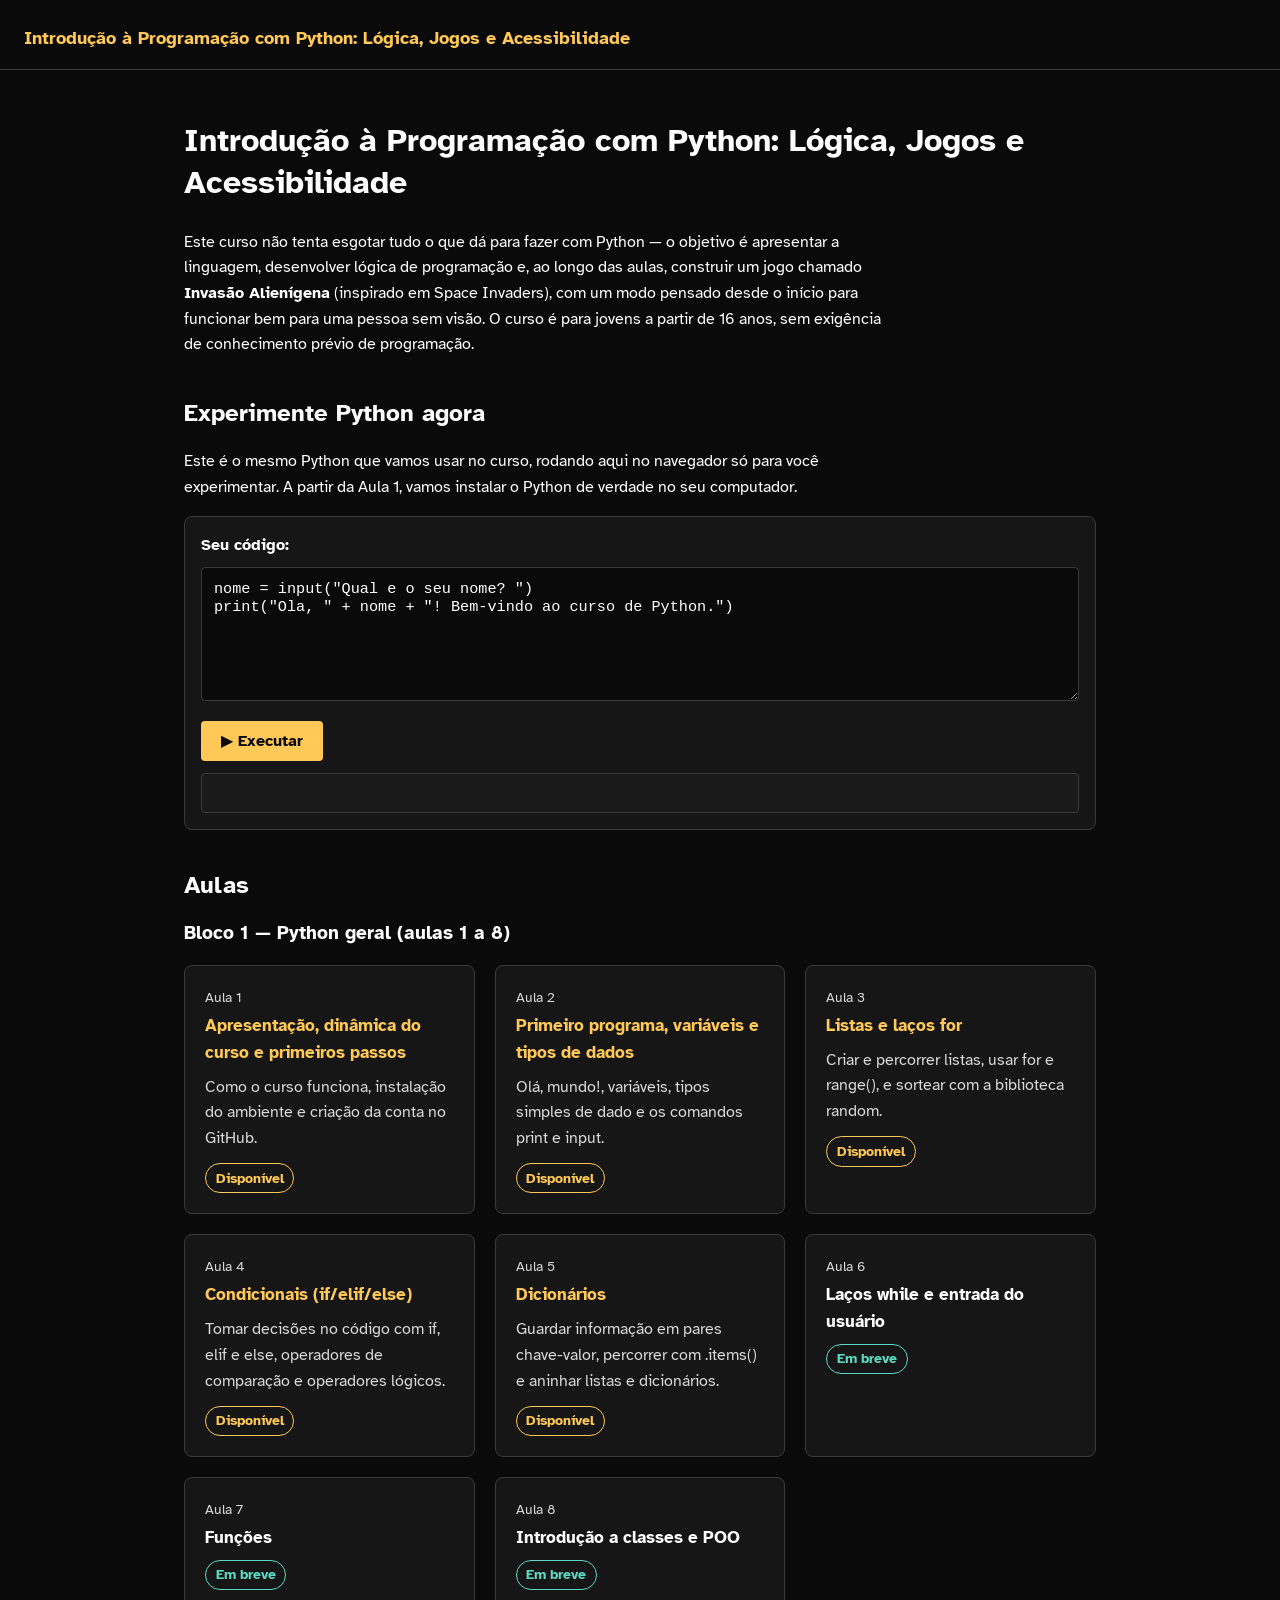
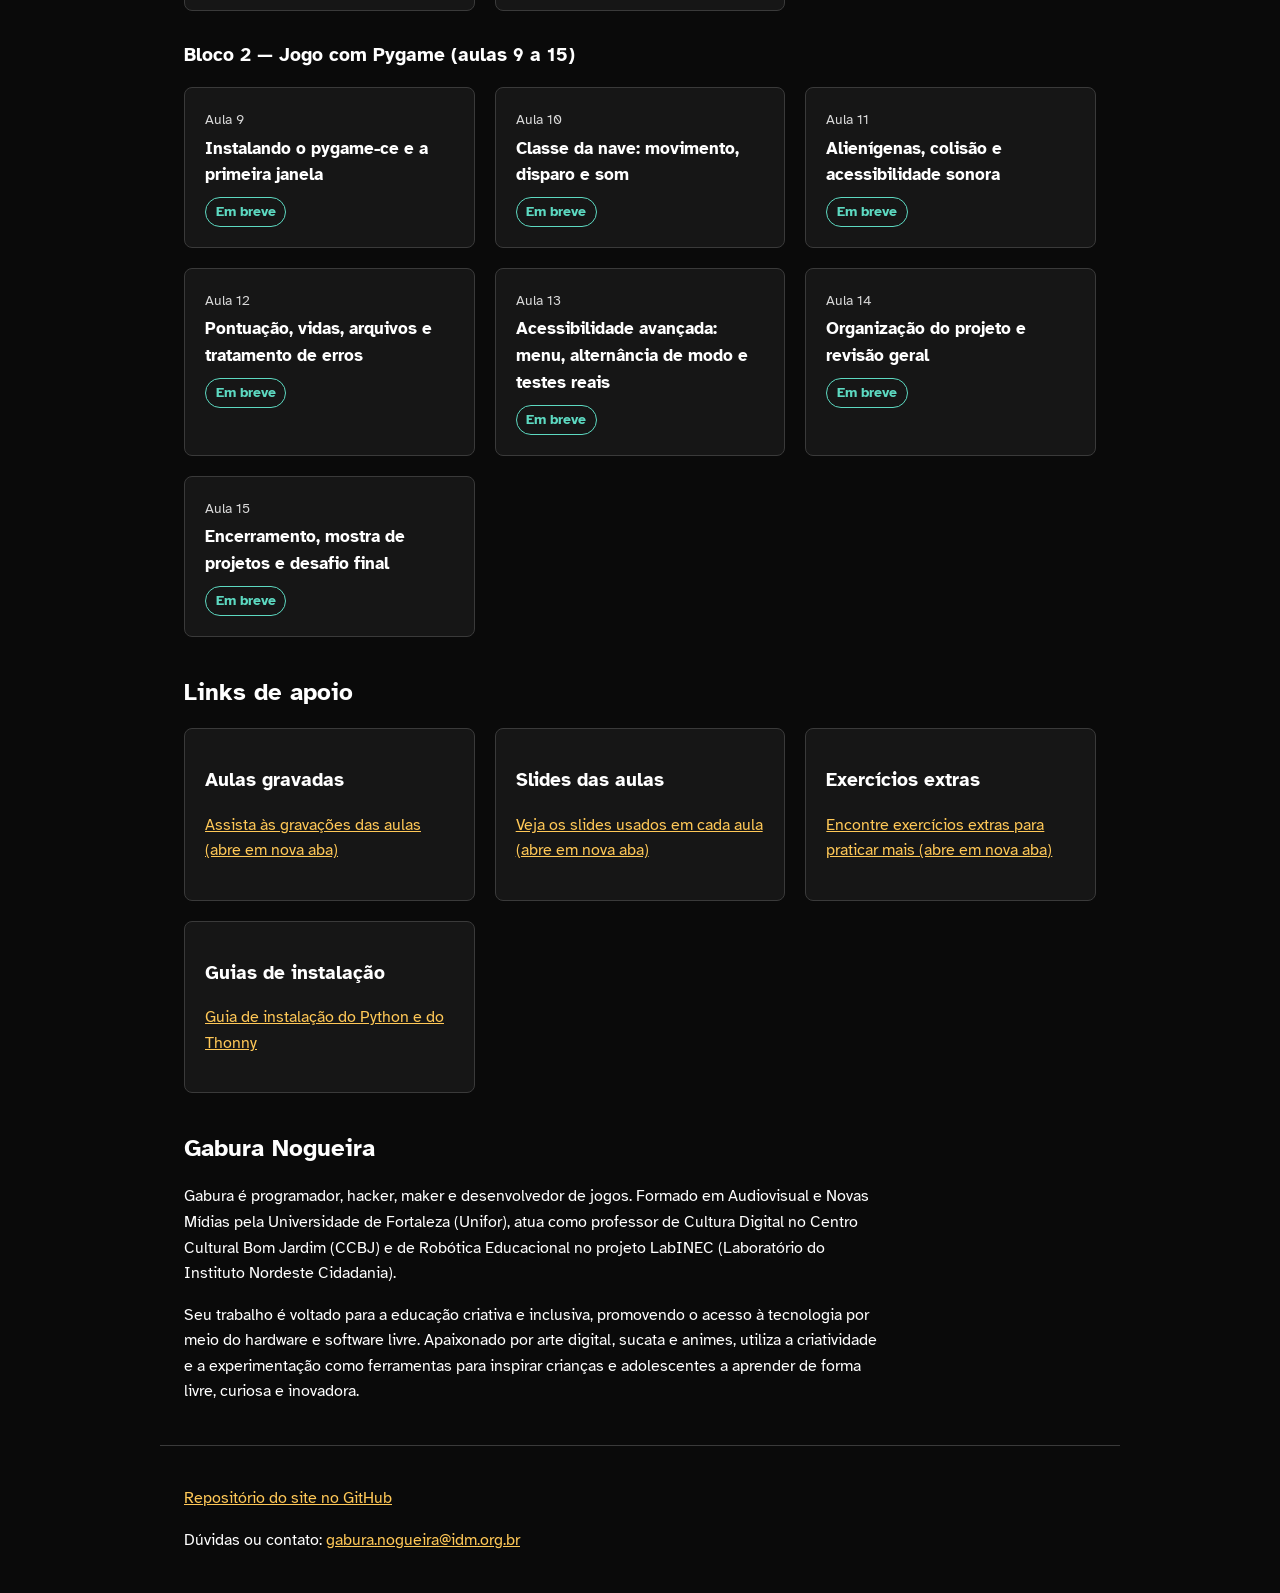
==== commit 7f5e2d6d: "Adiciona Aulas 4 (condicionais) e 5 (dicionarios) Cria as duas paginas seguindo o padrao de exercici" ====
--- a/index.html
+++ b/index.html
@@ -98,14 +98,26 @@
             </a>
           </li>
           <li class="cartao-aula">
-            <span class="cartao-aula__numero">Aula 4</span>
-            <p class="cartao-aula__titulo">Condicionais (if/elif/else)</p>
-            <span class="etiqueta-status etiqueta-status--em-breve">Em breve</span>
-          </li>
-          <li class="cartao-aula">
-            <span class="cartao-aula__numero">Aula 5</span>
-            <p class="cartao-aula__titulo">Dicionários</p>
-            <span class="etiqueta-status etiqueta-status--em-breve">Em breve</span>
+            <a class="cartao-aula__link" href="aulas/aula-04-condicionais/index.html">
+              <span class="cartao-aula__numero">Aula 4</span>
+              <p class="cartao-aula__titulo">Condicionais (if/elif/else)</p>
+              <p class="cartao-aula__resumo">
+                Tomar decisões no código com if, elif e else, operadores de
+                comparação e operadores lógicos.
+              </p>
+              <span class="etiqueta-status etiqueta-status--disponivel">Disponível</span>
+            </a>
+          </li>
+          <li class="cartao-aula">
+            <a class="cartao-aula__link" href="aulas/aula-05-dicionarios/index.html">
+              <span class="cartao-aula__numero">Aula 5</span>
+              <p class="cartao-aula__titulo">Dicionários</p>
+              <p class="cartao-aula__resumo">
+                Guardar informação em pares chave-valor, percorrer com
+                .items() e aninhar listas e dicionários.
+              </p>
+              <span class="etiqueta-status etiqueta-status--disponivel">Disponível</span>
+            </a>
           </li>
           <li class="cartao-aula">
             <span class="cartao-aula__numero">Aula 6</span>
--- a/estilos/estilo-principal.css
+++ b/estilos/estilo-principal.css
@@ -385,6 +385,62 @@
 }
 
 /* -----------------------------------------------------------------
+   Etiqueta de nivel do exercicio (sempre texto, nunca so cor)
+----------------------------------------------------------------- */
+
+.etiqueta-nivel {
+  display: inline-block;
+  font-size: 0.8rem;
+  font-weight: bold;
+  letter-spacing: 0.05em;
+  padding: 0.15rem 0.6rem;
+  border-radius: 1rem;
+  border: 1px solid currentColor;
+}
+
+.etiqueta-nivel--essencial {
+  color: var(--cor-destaque);
+}
+
+.etiqueta-nivel--facil {
+  color: var(--cor-status-em-breve);
+}
+
+.etiqueta-nivel--medio {
+  color: #9ec5ff;
+}
+
+.etiqueta-nivel--avancado {
+  color: #ff9e9e;
+}
+
+.metadados-do-exercicio {
+  margin: 0 0 0.75rem;
+  color: var(--cor-texto-esmaecido);
+  max-width: none;
+}
+
+.arquivo-sugerido {
+  font-family: var(--fonte-monoespacada);
+}
+
+/* -----------------------------------------------------------------
+   Bloco "Ficou travado?"
+----------------------------------------------------------------- */
+
+.bloco-ficou-travado {
+  border: 1px solid var(--cor-destaque);
+  border-radius: 0.5rem;
+  padding: 1rem 1.25rem;
+  margin: 1.5rem 0;
+  background-color: var(--cor-fundo-elevado);
+}
+
+.bloco-ficou-travado li {
+  margin-bottom: 0.5rem;
+}
+
+/* -----------------------------------------------------------------
    Sumario de links dos exercicios de pratica
 ----------------------------------------------------------------- */
 
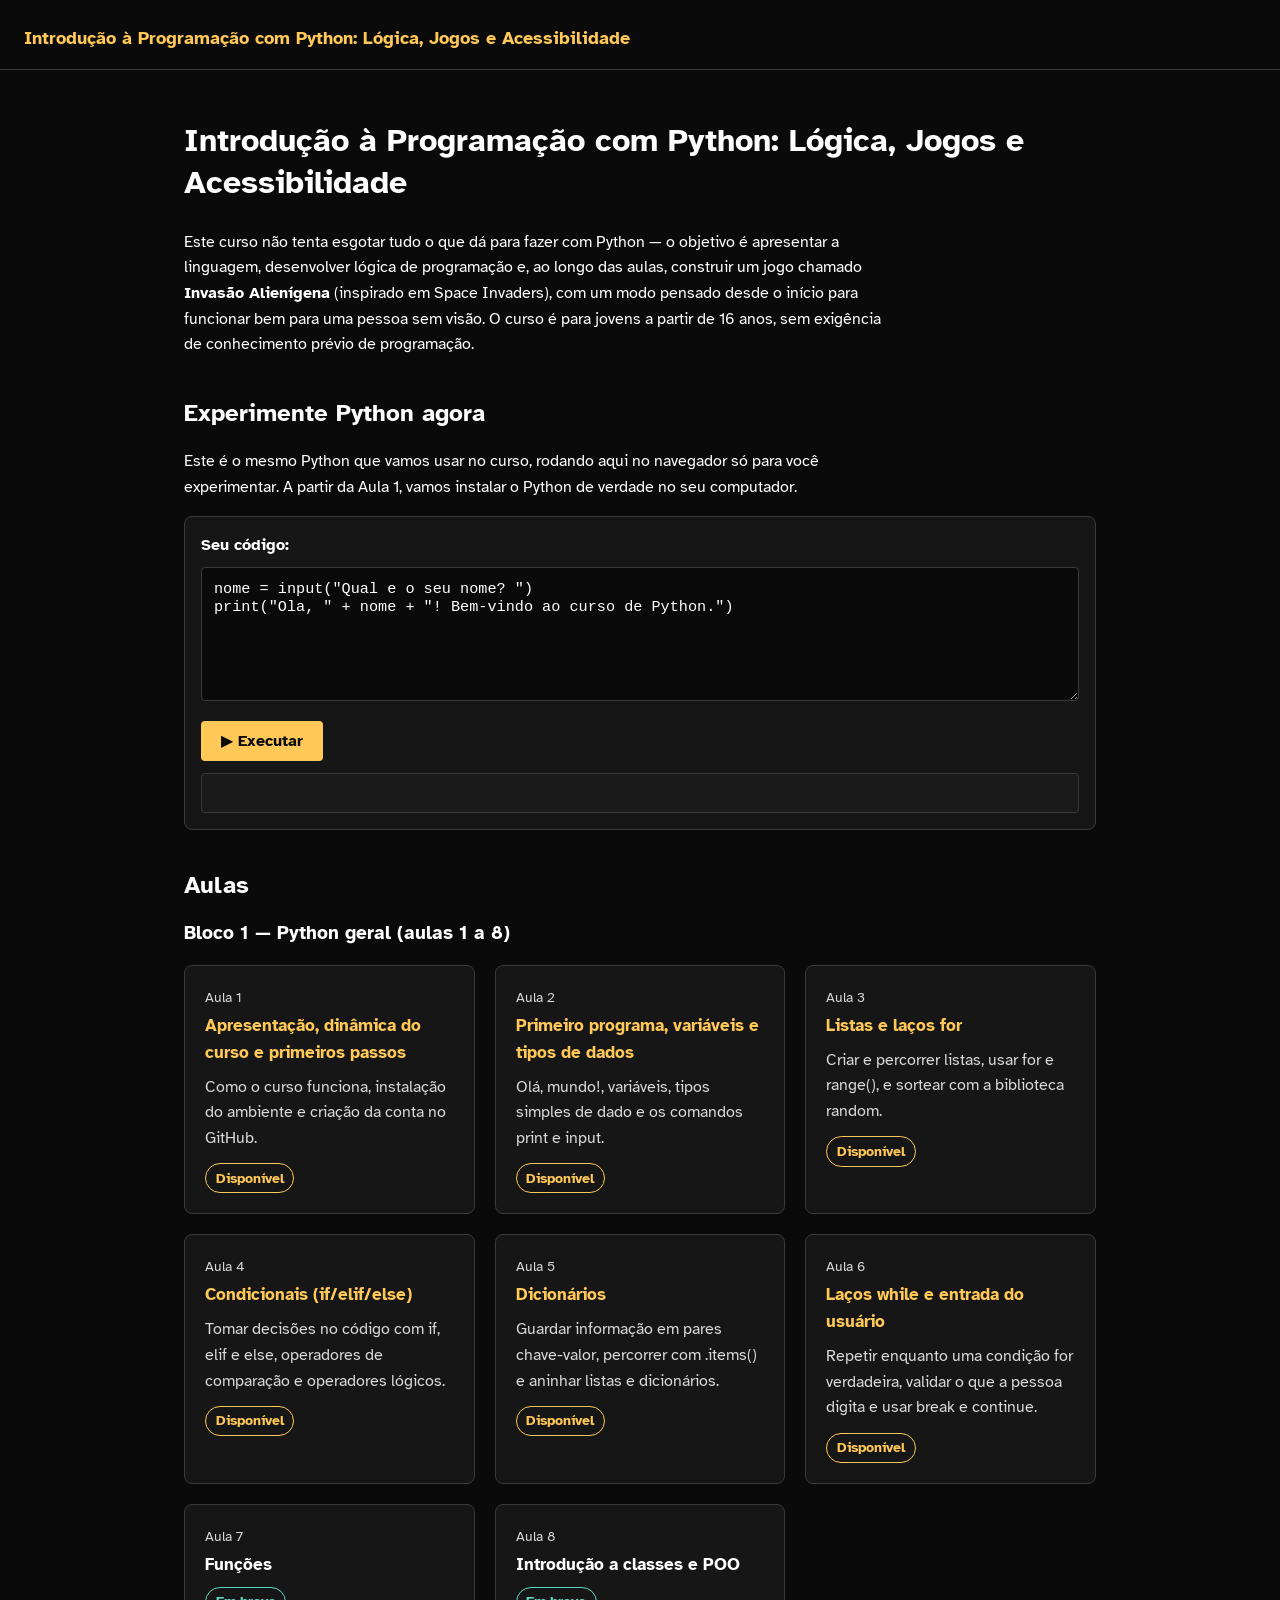
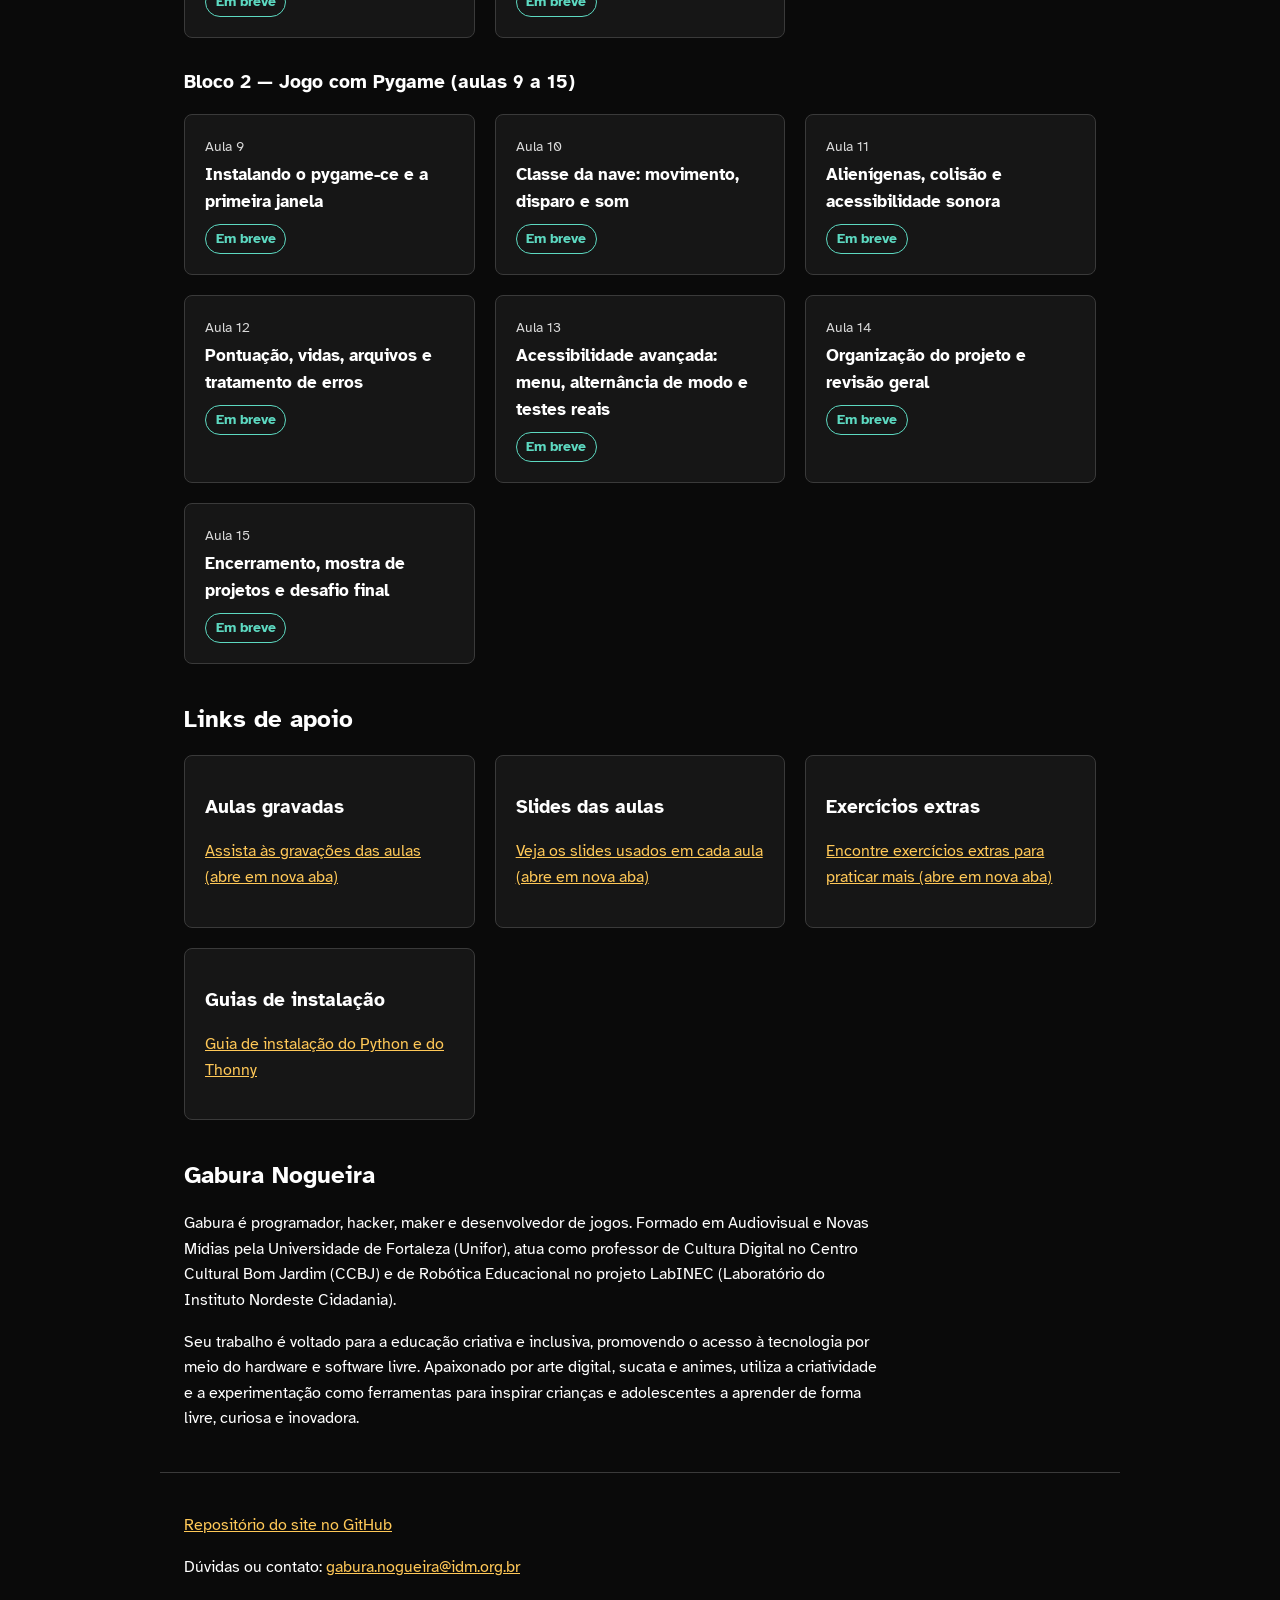
==== commit 5a1d311a: "Adiciona Aula 6 (lacos while e entrada do usuario) Cria a pagina seguindo o padrao de exercicios do " ====
--- a/index.html
+++ b/index.html
@@ -120,9 +120,15 @@
             </a>
           </li>
           <li class="cartao-aula">
-            <span class="cartao-aula__numero">Aula 6</span>
-            <p class="cartao-aula__titulo">Laços while e entrada do usuário</p>
-            <span class="etiqueta-status etiqueta-status--em-breve">Em breve</span>
+            <a class="cartao-aula__link" href="aulas/aula-06-while-e-entrada/index.html">
+              <span class="cartao-aula__numero">Aula 6</span>
+              <p class="cartao-aula__titulo">Laços while e entrada do usuário</p>
+              <p class="cartao-aula__resumo">
+                Repetir enquanto uma condição for verdadeira, validar o que
+                a pessoa digita e usar break e continue.
+              </p>
+              <span class="etiqueta-status etiqueta-status--disponivel">Disponível</span>
+            </a>
           </li>
           <li class="cartao-aula">
             <span class="cartao-aula__numero">Aula 7</span>
--- a/estilos/estilo-principal.css
+++ b/estilos/estilo-principal.css
@@ -441,6 +441,29 @@
 }
 
 /* -----------------------------------------------------------------
+   Aviso importante (ex.: laco infinito trava a aba)
+   O destaque visual e so reforco: o texto do aviso ja diz tudo.
+----------------------------------------------------------------- */
+
+.aviso-importante {
+  border: 2px solid var(--cor-destaque);
+  border-left-width: 0.5rem;
+  border-radius: 0.5rem;
+  padding: 1rem 1.25rem;
+  margin: 1.5rem 0 2rem;
+  background-color: var(--cor-fundo-elevado);
+}
+
+.aviso-importante h2 {
+  margin-top: 0;
+  color: var(--cor-destaque);
+}
+
+.aviso-importante li {
+  margin-bottom: 0.5rem;
+}
+
+/* -----------------------------------------------------------------
    Sumario de links dos exercicios de pratica
 ----------------------------------------------------------------- */
 
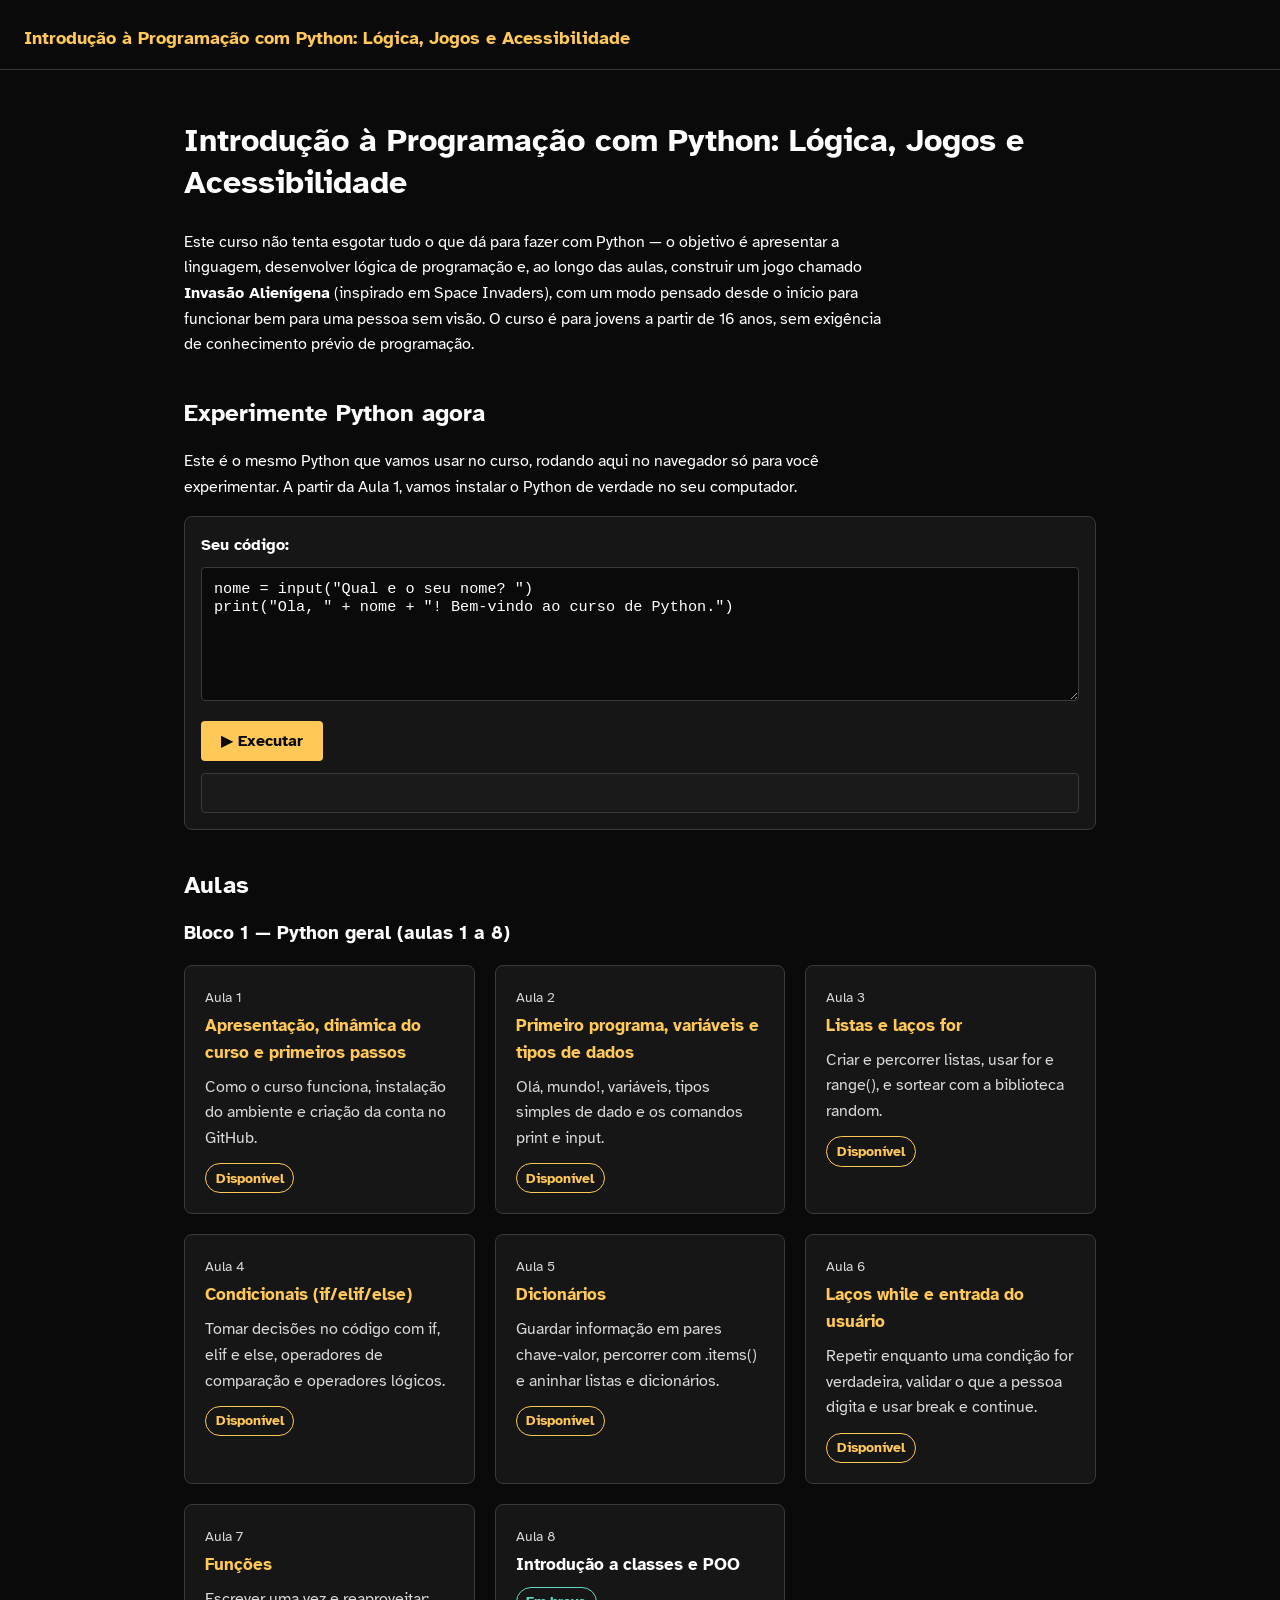
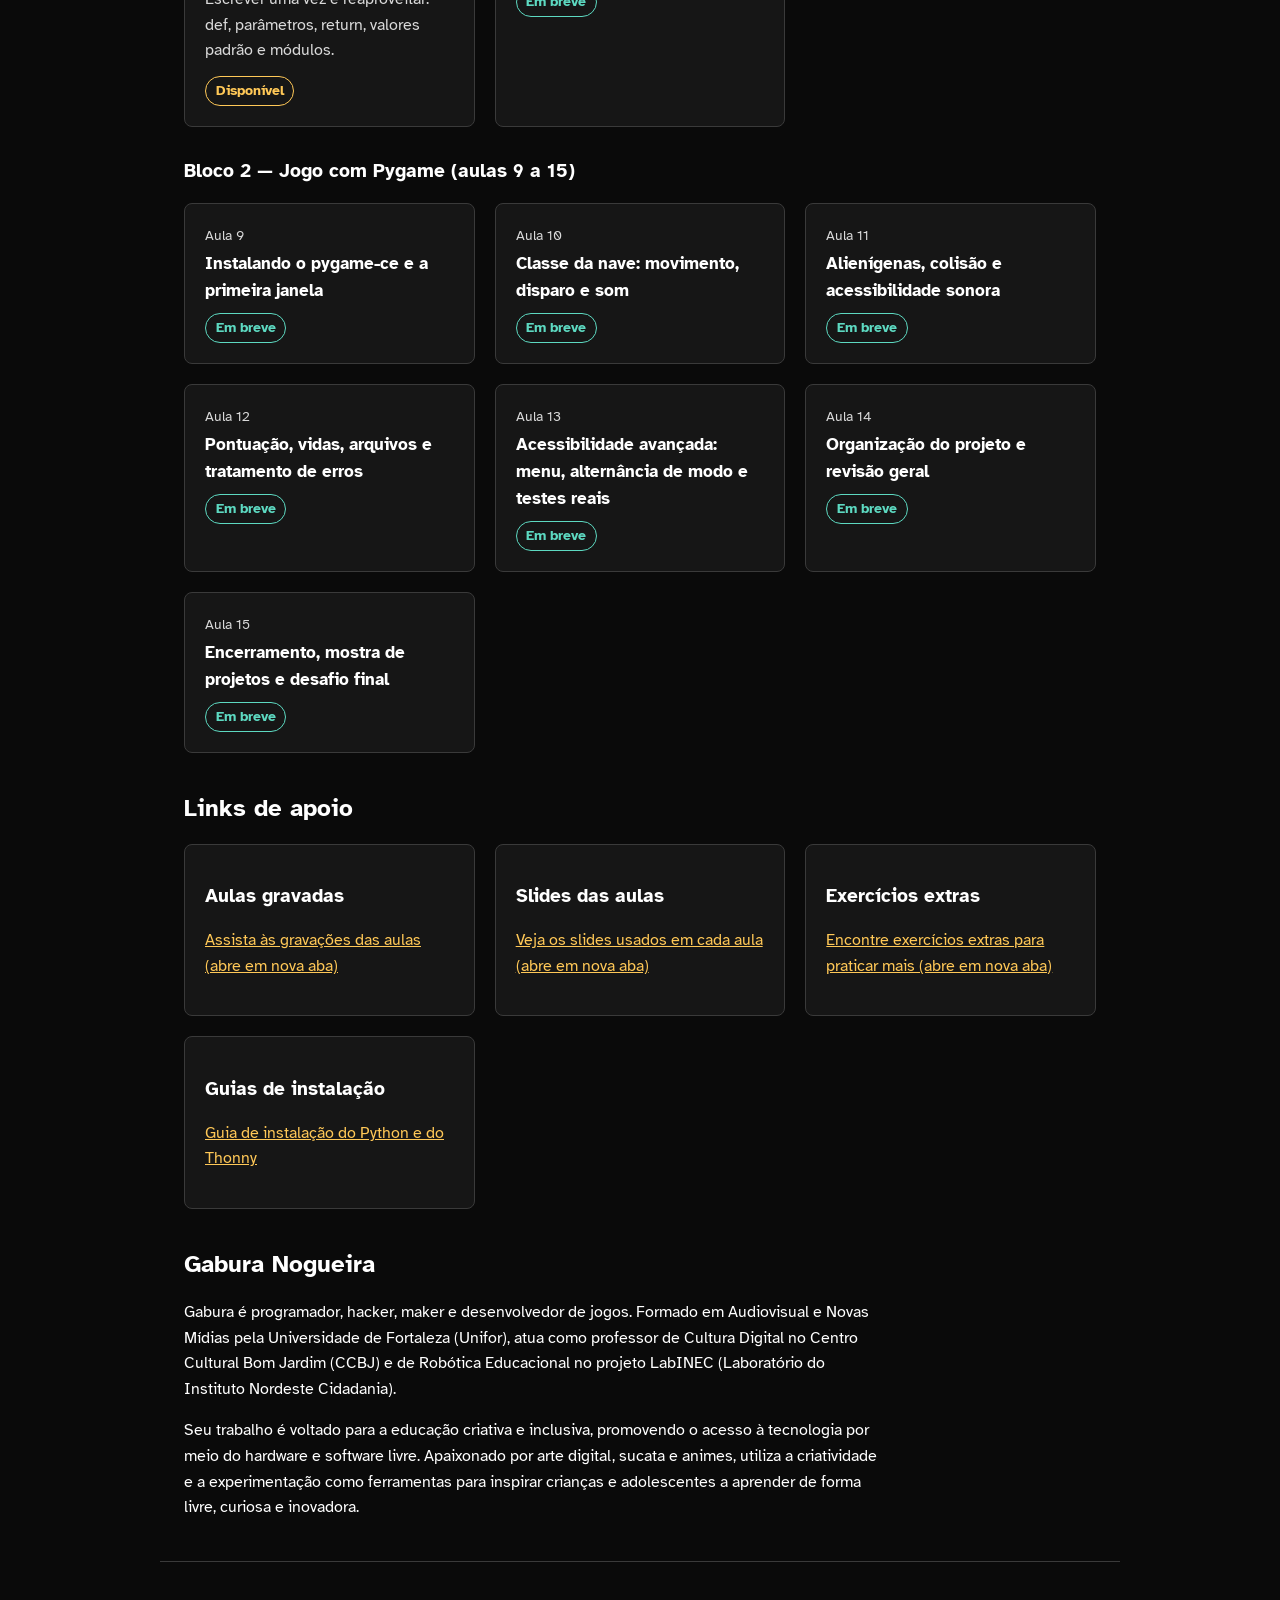
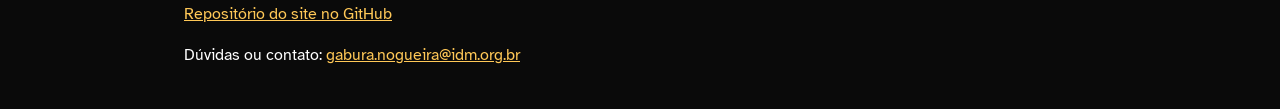
==== commit 3dabd5f5: "Adiciona Aula 7 (funcoes) Cria a pagina seguindo o padrao de exercicios do CLAUDE.md: 3 essenciais (" ====
--- a/index.html
+++ b/index.html
@@ -131,9 +131,15 @@
             </a>
           </li>
           <li class="cartao-aula">
-            <span class="cartao-aula__numero">Aula 7</span>
-            <p class="cartao-aula__titulo">Funções</p>
-            <span class="etiqueta-status etiqueta-status--em-breve">Em breve</span>
+            <a class="cartao-aula__link" href="aulas/aula-07-funcoes/index.html">
+              <span class="cartao-aula__numero">Aula 7</span>
+              <p class="cartao-aula__titulo">Funções</p>
+              <p class="cartao-aula__resumo">
+                Escrever uma vez e reaproveitar: def, parâmetros, return,
+                valores padrão e módulos.
+              </p>
+              <span class="etiqueta-status etiqueta-status--disponivel">Disponível</span>
+            </a>
           </li>
           <li class="cartao-aula">
             <span class="cartao-aula__numero">Aula 8</span>
